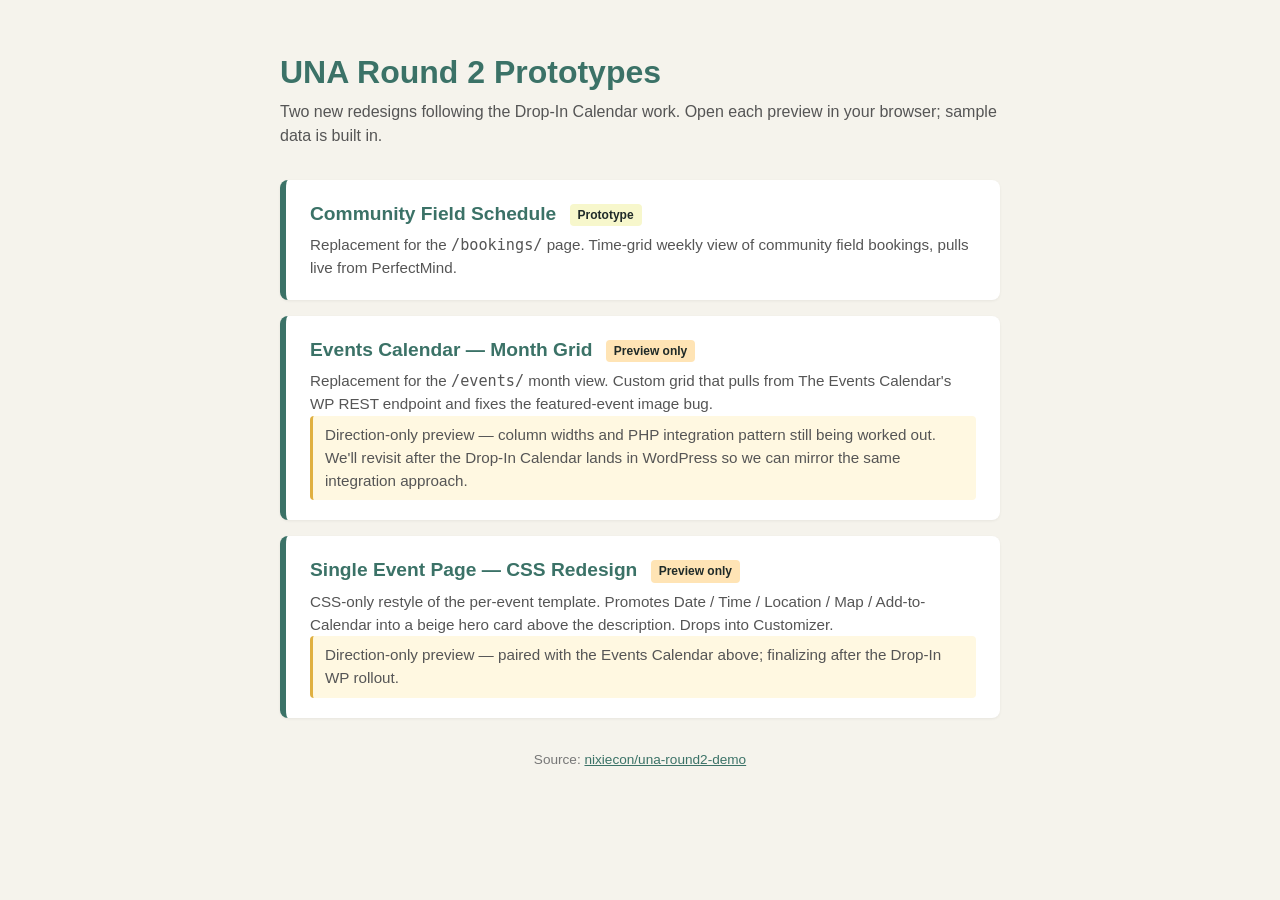
==== index.html @ b2b573e9 "Initial: UNA Round 2 prototype demos (Field Schedule + Events Calendar previews)" ====
<!DOCTYPE html>
<html lang="en">
<head>
  <meta charset="UTF-8">
  <meta name="viewport" content="width=device-width, initial-scale=1.0">
  <title>UNA Round 2 — Prototype Demos</title>
  <style>
    :root {
      --una-green: #3B7267;
      --bright-yellow-lighter: #F7F7CC;
      --beige: #F5F3EC;
      --ink: #1f2a28;
    }
    * { box-sizing: border-box; }
    body {
      margin: 0;
      font-family: "Proxima Nova", -apple-system, BlinkMacSystemFont, "Segoe UI", Helvetica, Arial, sans-serif;
      background: var(--beige);
      color: var(--ink);
      line-height: 1.5;
      min-height: 100vh;
      display: flex;
      flex-direction: column;
      align-items: center;
      padding: 3rem 1.25rem;
    }
    .wrap { max-width: 720px; width: 100%; }
    h1 { color: var(--una-green); margin: 0 0 .25rem; font-size: 2rem; }
    .lede { margin: 0 0 2rem; color: #555; }
    .card {
      display: block;
      background: white;
      border-left: 6px solid var(--una-green);
      border-radius: 8px;
      padding: 1.25rem 1.5rem;
      margin-bottom: 1rem;
      text-decoration: none;
      color: inherit;
      box-shadow: 0 1px 3px rgba(0,0,0,0.06);
      transition: transform 0.12s ease, box-shadow 0.12s ease;
    }
    .card:hover { transform: translateY(-2px); box-shadow: 0 4px 12px rgba(0,0,0,0.1); }
    .card h2 { margin: 0 0 .35rem; color: var(--una-green); font-size: 1.2rem; }
    .card p { margin: 0; color: #555; font-size: .95rem; }
    .badge {
      display: inline-block;
      background: var(--bright-yellow-lighter);
      color: var(--ink);
      font-size: .75rem;
      font-weight: 600;
      padding: .15rem .5rem;
      border-radius: 4px;
      margin-left: .5rem;
      vertical-align: middle;
    }
    .badge.preview { background: #FFE4B5; }
    .note {
      font-size: .85rem;
      color: #8a6d3b;
      background: #FFF8E1;
      border-left: 3px solid #E0B040;
      padding: .5rem .75rem;
      margin-top: .5rem;
      border-radius: 4px;
    }
    footer { margin-top: 2rem; font-size: .85rem; color: #777; text-align: center; }
    footer a { color: var(--una-green); }
  </style>
</head>
<body>
  <div class="wrap">
    <h1>UNA Round 2 Prototypes</h1>
    <p class="lede">Two new redesigns following the Drop-In Calendar work. Open each preview in your browser; sample data is built in.</p>

    <a class="card" href="./field-schedule/">
      <h2>Community Field Schedule <span class="badge">Prototype</span></h2>
      <p>Replacement for the <code>/bookings/</code> page. Time-grid weekly view of community field bookings, pulls live from PerfectMind.</p>
    </a>

    <a class="card" href="./events-calendar/month-grid.html">
      <h2>Events Calendar — Month Grid <span class="badge preview">Preview only</span></h2>
      <p>Replacement for the <code>/events/</code> month view. Custom grid that pulls from The Events Calendar's WP REST endpoint and fixes the featured-event image bug.</p>
      <p class="note">Direction-only preview — column widths and PHP integration pattern still being worked out. We'll revisit after the Drop-In Calendar lands in WordPress so we can mirror the same integration approach.</p>
    </a>

    <a class="card" href="./events-calendar/single-event/preview.html">
      <h2>Single Event Page — CSS Redesign <span class="badge preview">Preview only</span></h2>
      <p>CSS-only restyle of the per-event template. Promotes Date / Time / Location / Map / Add-to-Calendar into a beige hero card above the description. Drops into Customizer.</p>
      <p class="note">Direction-only preview — paired with the Events Calendar above; finalizing after the Drop-In WP rollout.</p>
    </a>

    <footer>Source: <a href="https://github.com/nixiecon/una-round2-demo">nixiecon/una-round2-demo</a></footer>
  </div>
</body>
</html>
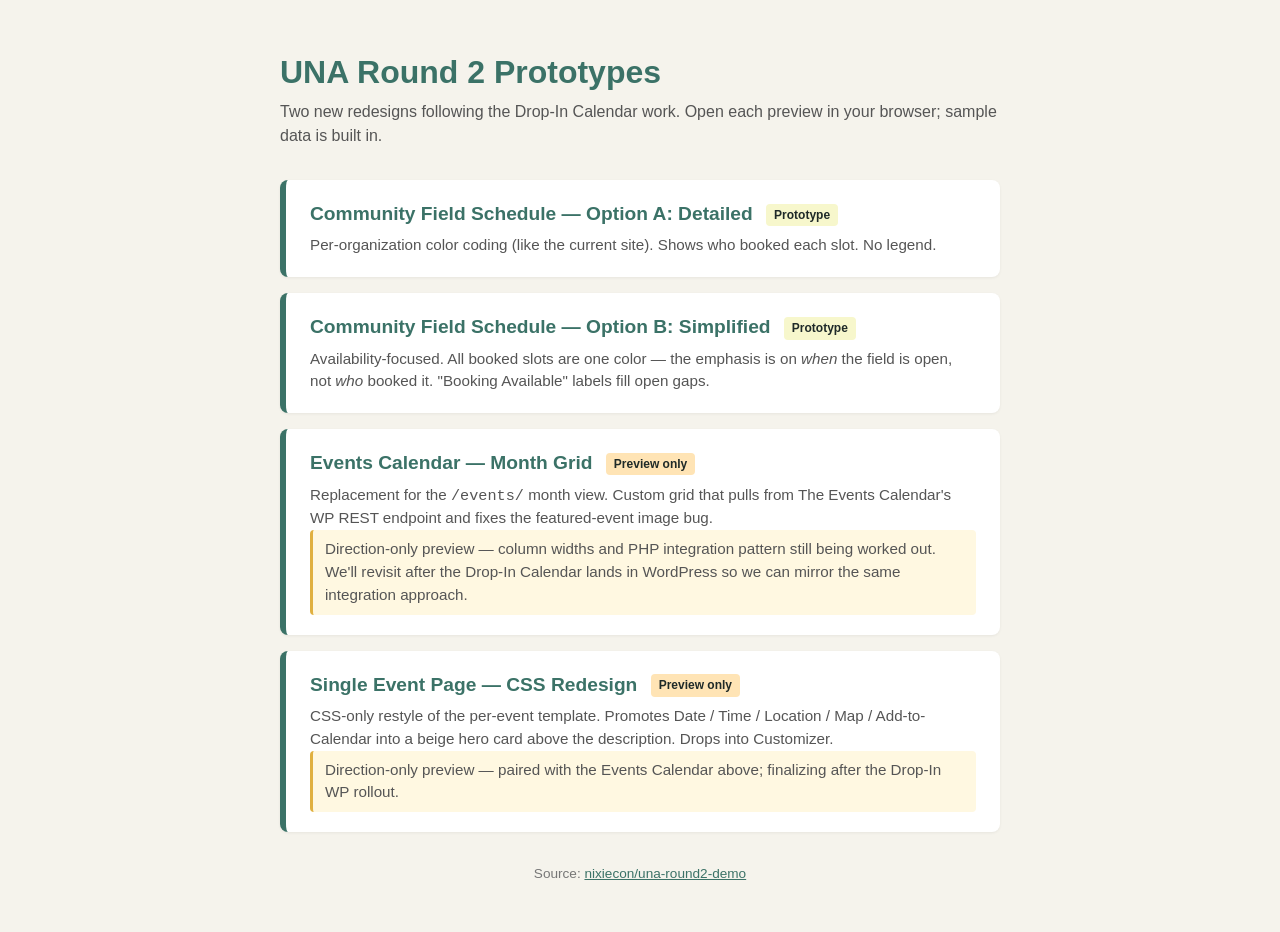
==== commit 937dbaf0: "feat: two field schedule options for Glenda — detailed (A) vs simplified (B) Option A (field-schedul" ====
--- a/index.html
+++ b/index.html
@@ -73,8 +73,13 @@
     <p class="lede">Two new redesigns following the Drop-In Calendar work. Open each preview in your browser; sample data is built in.</p>
 
     <a class="card" href="./field-schedule/">
-      <h2>Community Field Schedule <span class="badge">Prototype</span></h2>
-      <p>Replacement for the <code>/bookings/</code> page. Time-grid weekly view of community field bookings, pulls live from PerfectMind.</p>
+      <h2>Community Field Schedule — Option A: Detailed <span class="badge">Prototype</span></h2>
+      <p>Per-organization color coding (like the current site). Shows who booked each slot. No legend.</p>
+    </a>
+
+    <a class="card" href="./field-schedule-simple/">
+      <h2>Community Field Schedule — Option B: Simplified <span class="badge">Prototype</span></h2>
+      <p>Availability-focused. All booked slots are one color — the emphasis is on <em>when</em> the field is open, not <em>who</em> booked it. "Booking Available" labels fill open gaps.</p>
     </a>
 
     <a class="card" href="./events-calendar/month-grid.html">
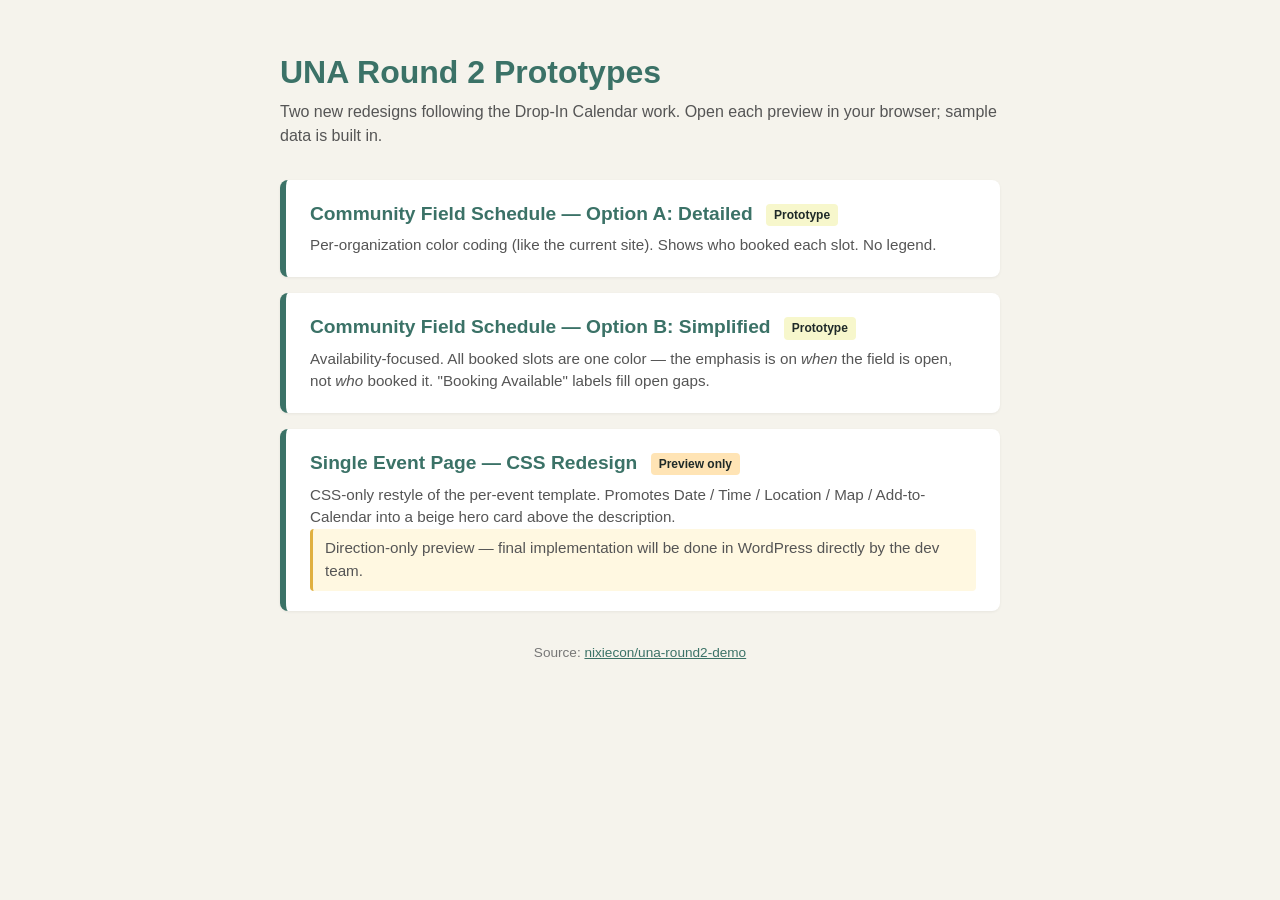
==== commit 3ba93a4e: "chore: remove month grid from landing page — low priority, keep single-event preview Co-Authored-By:" ====
--- a/index.html
+++ b/index.html
@@ -82,16 +82,10 @@
       <p>Availability-focused. All booked slots are one color — the emphasis is on <em>when</em> the field is open, not <em>who</em> booked it. "Booking Available" labels fill open gaps.</p>
     </a>
 
-    <a class="card" href="./events-calendar/month-grid.html">
-      <h2>Events Calendar — Month Grid <span class="badge preview">Preview only</span></h2>
-      <p>Replacement for the <code>/events/</code> month view. Custom grid that pulls from The Events Calendar's WP REST endpoint and fixes the featured-event image bug.</p>
-      <p class="note">Direction-only preview — column widths and PHP integration pattern still being worked out. We'll revisit after the Drop-In Calendar lands in WordPress so we can mirror the same integration approach.</p>
-    </a>
-
     <a class="card" href="./events-calendar/single-event/preview.html">
       <h2>Single Event Page — CSS Redesign <span class="badge preview">Preview only</span></h2>
-      <p>CSS-only restyle of the per-event template. Promotes Date / Time / Location / Map / Add-to-Calendar into a beige hero card above the description. Drops into Customizer.</p>
-      <p class="note">Direction-only preview — paired with the Events Calendar above; finalizing after the Drop-In WP rollout.</p>
+      <p>CSS-only restyle of the per-event template. Promotes Date / Time / Location / Map / Add-to-Calendar into a beige hero card above the description.</p>
+      <p class="note">Direction-only preview — final implementation will be done in WordPress directly by the dev team.</p>
     </a>
 
     <footer>Source: <a href="https://github.com/nixiecon/una-round2-demo">nixiecon/una-round2-demo</a></footer>
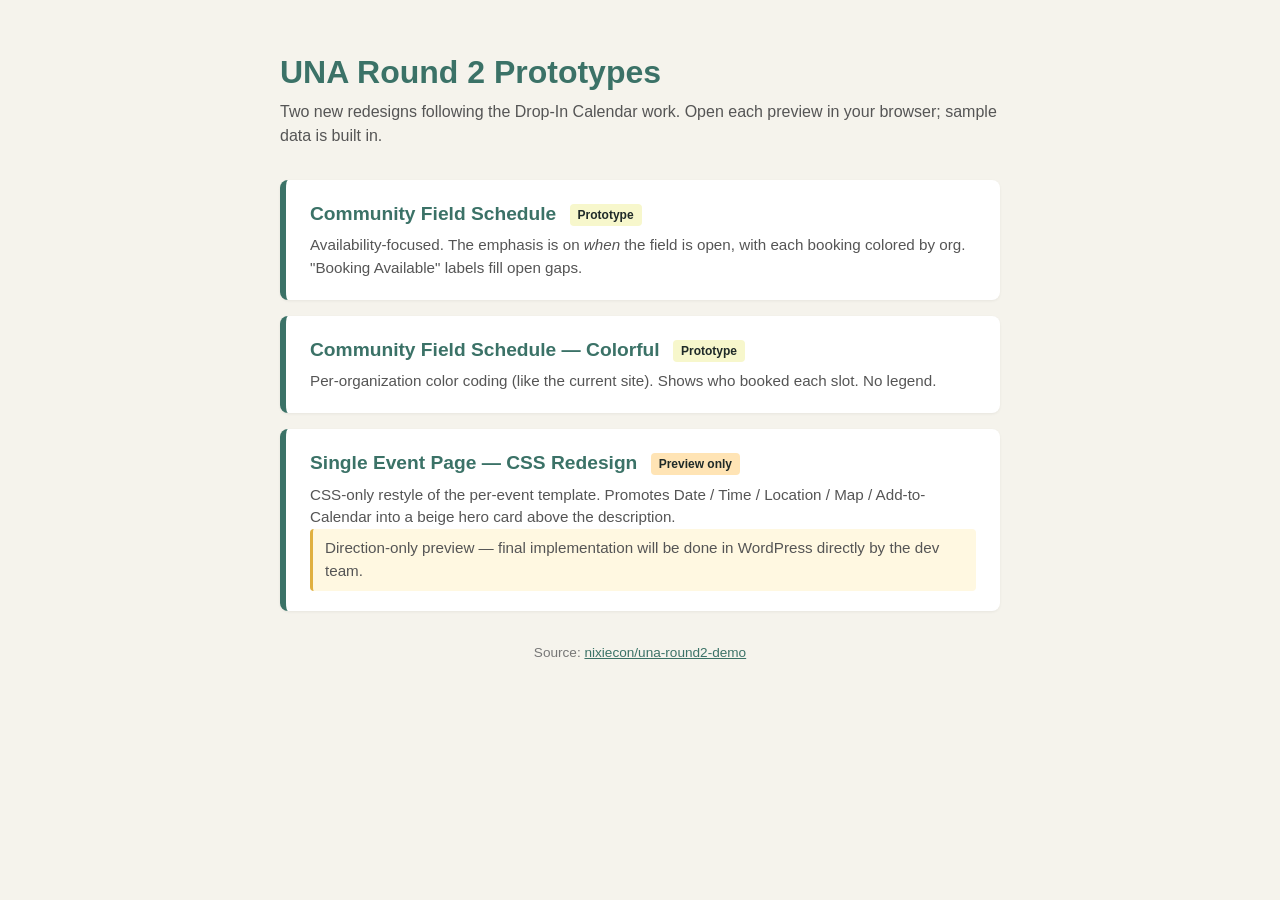
==== commit 49f95f78: "feat: rename simple→field-schedule, colorful→field-schedule-colorful; auto-teal adapter" ====
--- a/index.html
+++ b/index.html
@@ -73,13 +73,13 @@
     <p class="lede">Two new redesigns following the Drop-In Calendar work. Open each preview in your browser; sample data is built in.</p>
 
     <a class="card" href="./field-schedule/">
-      <h2>Community Field Schedule — Option A: Detailed <span class="badge">Prototype</span></h2>
-      <p>Per-organization color coding (like the current site). Shows who booked each slot. No legend.</p>
+      <h2>Community Field Schedule <span class="badge">Prototype</span></h2>
+      <p>Availability-focused. The emphasis is on <em>when</em> the field is open, with each booking colored by org. "Booking Available" labels fill open gaps.</p>
     </a>
 
-    <a class="card" href="./field-schedule-simple/">
-      <h2>Community Field Schedule — Option B: Simplified <span class="badge">Prototype</span></h2>
-      <p>Availability-focused. All booked slots are one color — the emphasis is on <em>when</em> the field is open, not <em>who</em> booked it. "Booking Available" labels fill open gaps.</p>
+    <a class="card" href="./field-schedule-colorful/">
+      <h2>Community Field Schedule — Colorful <span class="badge">Prototype</span></h2>
+      <p>Per-organization color coding (like the current site). Shows who booked each slot. No legend.</p>
     </a>
 
     <a class="card" href="./events-calendar/single-event/preview.html">
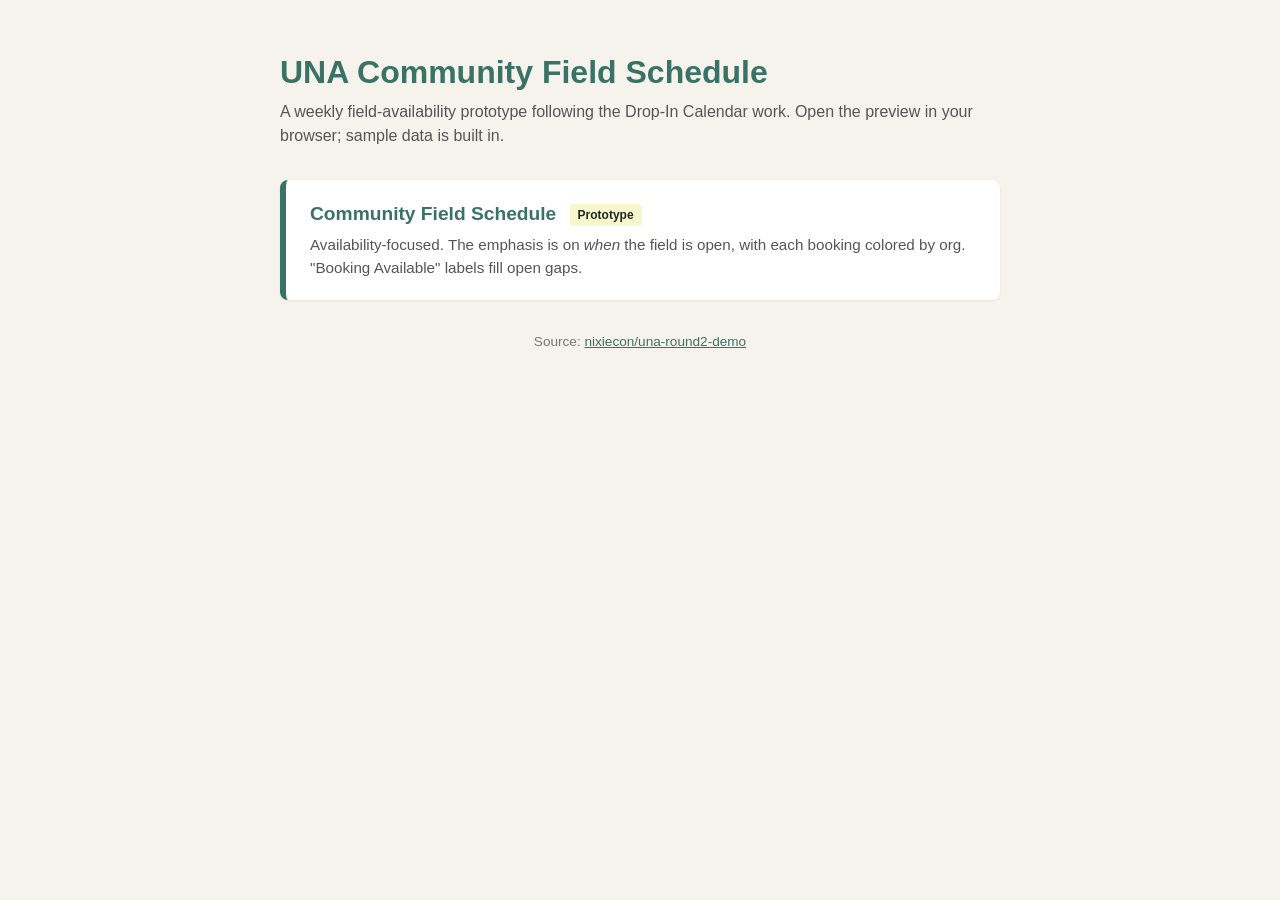
==== commit f4ce5a60: "chore: strip repo to field-schedule only Remove events-calendar and field-schedule-colorful prototyp" ====
--- a/index.html
+++ b/index.html
@@ -3,7 +3,7 @@
 <head>
   <meta charset="UTF-8">
   <meta name="viewport" content="width=device-width, initial-scale=1.0">
-  <title>UNA Round 2 — Prototype Demos</title>
+  <title>UNA Community Field Schedule — Prototype</title>
   <style>
     :root {
       --una-green: #3B7267;
@@ -69,25 +69,14 @@
 </head>
 <body>
   <div class="wrap">
-    <h1>UNA Round 2 Prototypes</h1>
-    <p class="lede">Two new redesigns following the Drop-In Calendar work. Open each preview in your browser; sample data is built in.</p>
+    <h1>UNA Community Field Schedule</h1>
+    <p class="lede">A weekly field-availability prototype following the Drop-In Calendar work. Open the preview in your browser; sample data is built in.</p>
 
     <a class="card" href="./field-schedule/">
       <h2>Community Field Schedule <span class="badge">Prototype</span></h2>
       <p>Availability-focused. The emphasis is on <em>when</em> the field is open, with each booking colored by org. "Booking Available" labels fill open gaps.</p>
     </a>
 
-    <a class="card" href="./field-schedule-colorful/">
-      <h2>Community Field Schedule — Colorful <span class="badge">Prototype</span></h2>
-      <p>Per-organization color coding (like the current site). Shows who booked each slot. No legend.</p>
-    </a>
-
-    <a class="card" href="./events-calendar/single-event/preview.html">
-      <h2>Single Event Page — CSS Redesign <span class="badge preview">Preview only</span></h2>
-      <p>CSS-only restyle of the per-event template. Promotes Date / Time / Location / Map / Add-to-Calendar into a beige hero card above the description.</p>
-      <p class="note">Direction-only preview — final implementation will be done in WordPress directly by the dev team.</p>
-    </a>
-
     <footer>Source: <a href="https://github.com/nixiecon/una-round2-demo">nixiecon/una-round2-demo</a></footer>
   </div>
 </body>
